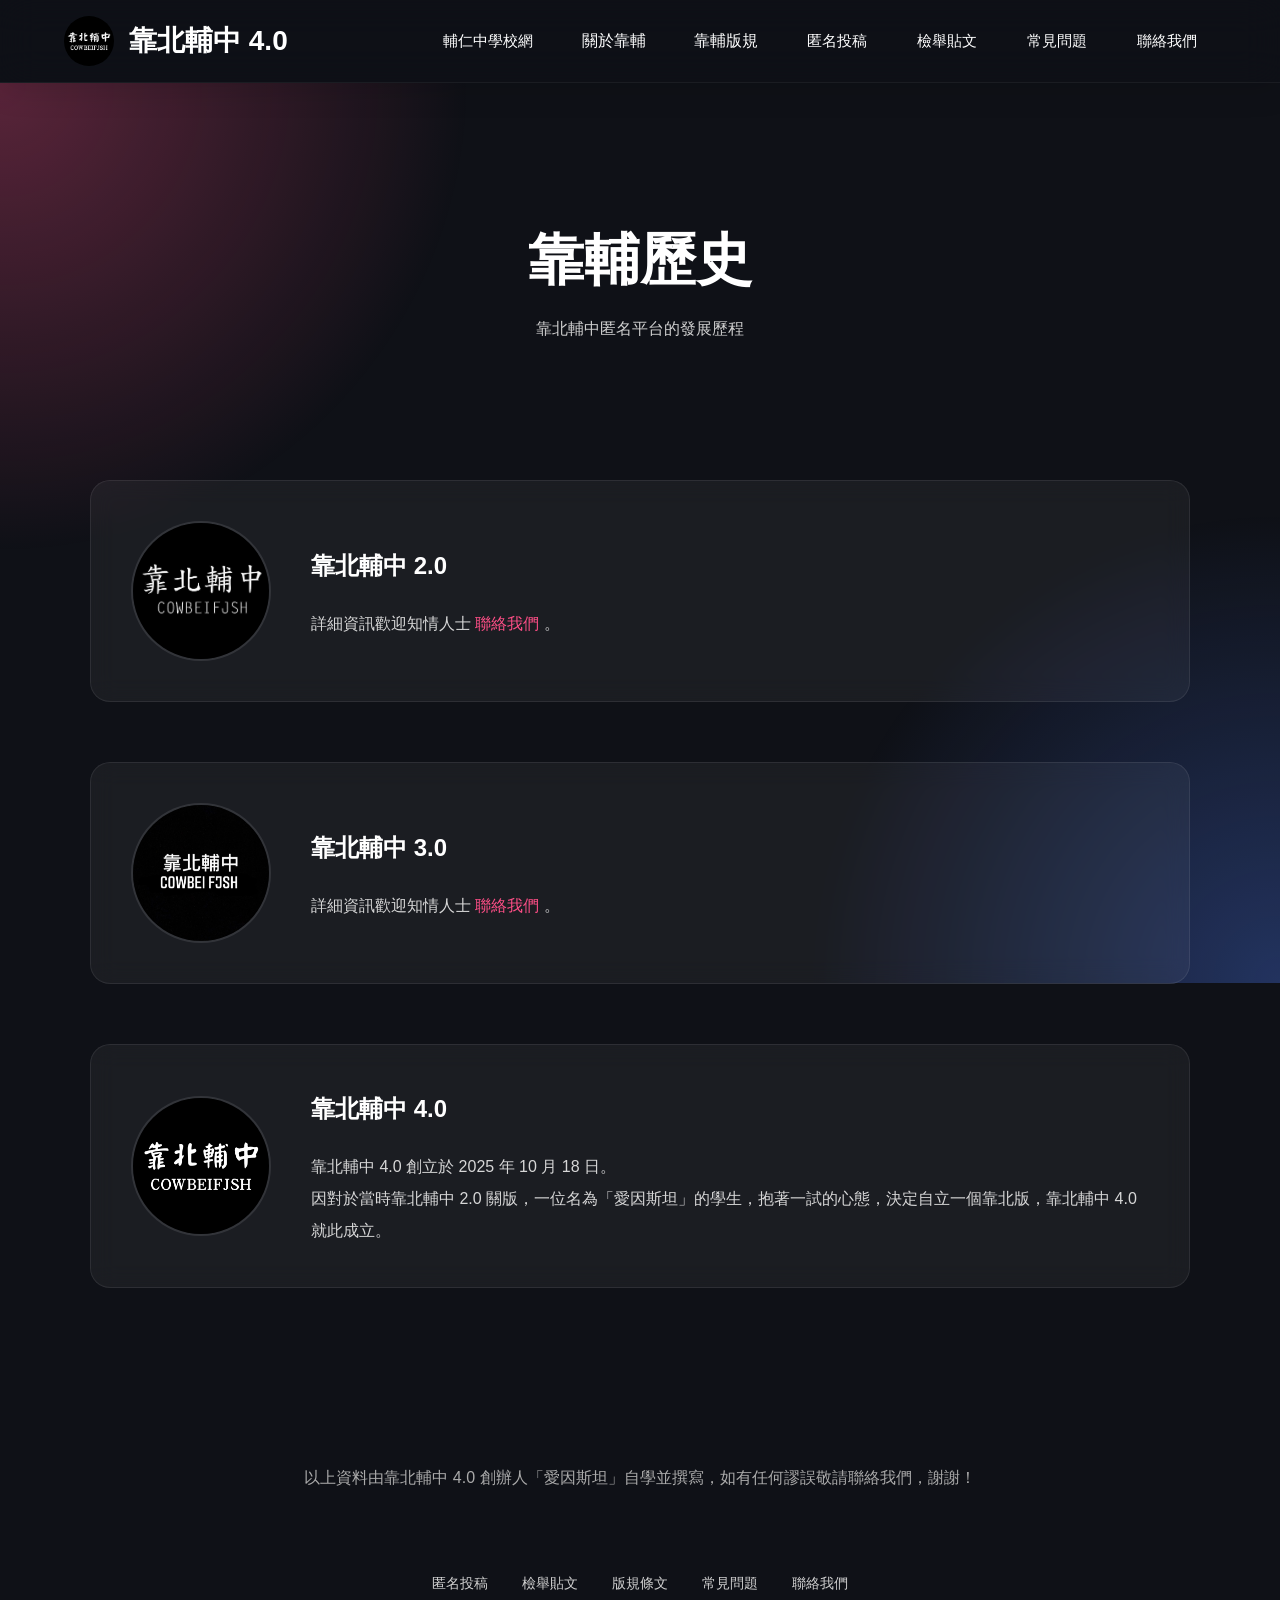
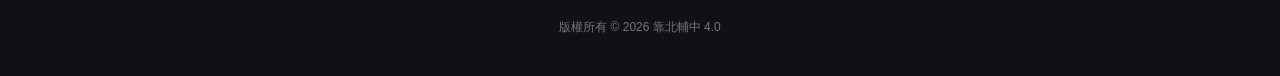
==== about_history.html @ 77d53b3e "Add files via upload" ====
<!DOCTYPE html>
<html lang="zh-Hant">

<head>
    <meta charset="UTF-8">
    <meta name="viewport" content="width=device-width, initial-scale=1.0">

    <title>靠北輔中 4.0 - 靠輔歷史</title>

    <link rel="stylesheet" href="style.css">
</head>

<body>

<!-- 背景 -->
<div class="background"></div>

<!-- Header（由 JS 動態載入） -->

<!-- Hero -->
<section class="sub-hero">

    <h1>靠輔歷史</h1>
    <p>靠北輔中匿名平台的發展歷程</p>

</section>

<!-- Timeline -->
<section class="history-container">

    <!-- 2.0 -->

    <div class="history-card glass-card">

        <img src="cbfjsh2.png" class="history-logo" alt="靠北輔中2.0">
        
        <div class="history-content">
            <h2>靠北輔中 2.0</h2>
            
            <p>
                詳細資訊歡迎知情人士
                <a href="https://www.instagram.com/cb_fjsh?utm_source=ig_web_button_share_sheet&igsh=ZDNlZDc0MzIxNw=="
                   target="_blank" class="inline-link">
                   聯絡我們
                </a>
                。
            </p>

        </div>

    </div>

    <!-- 3.0 -->

    <div class="history-card glass-card">
        <img src="cbfjsh3.png" class="history-logo" alt="靠北輔中3.0">
        
        <div class="history-content">
            
            <h2>靠北輔中 3.0</h2>
            
            <p>
                詳細資訊歡迎知情人士
                <a href="https://www.instagram.com/cb_fjsh?utm_source=ig_web_button_share_sheet&igsh=ZDNlZDc0MzIxNw=="
                   target="_blank" class="inline-link">
                   聯絡我們
                </a>
                。
            </p>

        </div>

    </div>

    <!-- 4.0 -->

    <div class="history-card glass-card">
        
        <img src="logo.png" class="history-logo" alt="靠北輔中4.0">
        
        <div class="history-content">
            
            <h2>靠北輔中 4.0</h2>

            <p>
                靠北輔中 4.0 創立於 2025 年 10 月 18 日。
            </p>

            <p>
                因對於當時靠北輔中 2.0 關版，一位名為「愛因斯坦」的學生，抱著一試的心態，決定自立一個靠北版，靠北輔中 4.0 就此成立。
            </p>

        </div>
        
    </div>

</section>

<p style="text-align:center; color:#aaa; padding:40px 20px;">
    以上資料由靠北輔中 4.0 創辦人「愛因斯坦」自學並撰寫，如有任何謬誤敬請聯絡我們，謝謝！
</p>

<!-- Footer（由 JS 動態載入） -->

<script src="script.js"></script>

</body>
</html>
---- style.css ----
*{
    margin: 0;
    padding: 0;
    box-sizing: border-box;
}

html{
    scroll-behavior: smooth;
}

body{
    background: #0f1117;
    color: white;
    font-family: sans-serif;
    overflow-x: hidden;
}

/* 背景 */

.background{

    position: fixed;

    width: 100%;
    height: 100%;

    background:
    radial-gradient(
        circle at top left,
        #ff4f8750,
        transparent 30%
    ),
    radial-gradient(
        circle at bottom right,
        #4f7fff50,
        transparent 30%
    );

    z-index: -1;
}

/* Header */

header{

    width: 100%;

    display: flex;

    justify-content: space-between;
    align-items: center;

    padding: 16px 5%;

    position: sticky;
    top: 0;

    /* 更透明 */
    background: rgba(15,17,23,0.45);

    /* 更強玻璃感 */
    backdrop-filter: blur(18px);

    /* 柔和邊框 */
    border-bottom: 1px solid rgba(255,255,255,0.05);

    /* 柔和陰影 */
    box-shadow: 0 8px 30px rgba(0,0,0,0.12);

    z-index: 9999;
}

/* Logo */

.logo-area{

    display: flex;
    align-items: center;
    gap: 15px;

    text-decoration: none;

    color: white;

    display: flex;
    align-items: center;
    gap: 15px;

    text-decoration: none;
    color: white;

    /* ✨ 讓動畫更順 */
    transition: 0.25s;

    /* 讓點擊有手感 */
    cursor: pointer;

    user-select: none;

        transition: 0.25s;

    border-radius: 15px;
}

.logo-area:hover{

    box-shadow: 0 10px 30px rgba(255,79,135,0.15);
}

/* hover 效果 */
.logo-area:hover{

    transform: scale(1.03);

    filter: brightness(1.2);
}

/* 點擊瞬間（按壓感） */
.logo-area:active{

    transform: scale(0.96);

    filter: brightness(0.9);
}

.logo-img{

    width: 50px;
    height: 50px;

    border-radius: 50%;
}

.logo-text{

    font-size: 28px;
    font-weight: bold;
}

/* nav */

nav{

    display: flex;

    align-items: center;

    gap: 12px;

    flex-wrap: wrap;
}

/* nav 項目 */

nav a,
.dropbtn{

    display: flex;

    align-items: center;
    justify-content: center;

    padding: 12px 18px;

    background: transparent;

    border: 1px solid transparent;

    border-radius: 8px;

    color: white;

    text-decoration: none;

    font-size: 15px;

    font-family: sans-serif;

    transition: 0.25s;

    cursor: pointer;
}

/* Hover 才顯示方格 */

nav a:hover,
.dropbtn:hover{

    background: rgba(255,255,255,0.06);

    border: 1px solid rgba(255,255,255,0.08);

    backdrop-filter: blur(10px);

    color: #ff4f87;
}

/* dropdown */

.dropdown{

    position: relative;

    display: flex;

    align-items: center;    
}

.dropbtn{

    background: transparent;

    border: none;

    color: white;

    cursor: pointer;

    font-size: 16px;
}

.dropdown-content{

    position: absolute;

    top: 100%;

    left: auto;

    min-width: 100px;

    background: rgba(20,20,25,0.96);

    border-radius: 16px;

    overflow: hidden;

    border: 1px solid rgba(255,255,255,0.08);

    backdrop-filter: blur(12px);

    box-shadow: 0 10px 30px rgba(0,0,0,0.35);

    opacity: 0;

    transform: translateY(5px);

    pointer-events: none;

    transition: 0.25s;

    z-index: 999;
}

.dropdown-content a{

    display: block;

    padding: 14px 18px;
}

.dropdown-content a:hover{

    background: rgba(255,255,255,0.05);
}

/* Hover 顯示 */

.dropdown:hover .dropdown-content{

    opacity: 1;

    transform: translateY(0px);

    pointer-events: auto;
}

/* Hero */

.hero{

    min-height: 90vh;

    display: flex;

    flex-direction: column;

    justify-content: center;
    align-items: center;

    text-align: center;
}

.hero h1{

    font-size: 72px;

    margin-bottom: 20px;
}

.hero p{

    color: #d0d0d0;

    margin-bottom: 40px;

    font-size: 22px;
}

.submit-btn{

    padding: 16px 32px;

    border-radius: 12px;

    background: linear-gradient(
        135deg,
        #ff4f87,
        #ff7f50
    );

    text-decoration: none;

    color: white;

    transition: 0.3s;
}

.submit-btn:hover{

    transform: translateY(-5px);
}

/* 子頁 Hero */

.sub-hero{

    padding: 140px 20px 80px;

    text-align: center;
}

.sub-hero h1{

    font-size: 56px;

    margin-bottom: 20px;
}

.sub-hero p{

    color: #cfcfcf;
}

/* Glass Card */

.glass-card{

    width: 90%;
    max-width: 1100px;

    margin: 60px auto;

    padding: 40px;

    border-radius: 20px;

    background: rgba(255,255,255,0.05);

    border: 1px solid rgba(255,255,255,0.08);

    backdrop-filter: blur(12px);

    line-height: 2;
}

.glass-card h2{

    margin-bottom: 20px;
}

.glass-card h3{

    margin-top: 25px;
}

.glass-card ol{

    padding-left: 20px;
}

/* 提示框 */

.warning-box{

    margin-top: 30px;

    padding: 20px;

    border-radius: 14px;

    background: rgba(255,255,255,0.05);

    text-align: center;

    color: #ff7fbd;
}

/* Footer */

footer{

    text-align: center;

    padding: 40px;

    color: #aaaaaa;
}

/* RWD */

@media(max-width:768px){

    header{

        flex-direction: column;

        gap: 20px;
    }

    nav{

        justify-content: center;
    }

    .hero h1{

        font-size: 48px;
    }

    .sub-hero h1{

        font-size: 40px;
    }

}

.hero-img{

    width: calc(100% - 40px);

    max-width: 1200px;

    aspect-ratio: 16 / 5;

    object-fit: cover;

    display: block;

    margin: 0 auto 20px auto;

    border-radius: 0;   /* ❗不要圓角 */

    box-shadow: none;   /* ❗不要陰影 */

}

@keyframes fadeIn{

    from{
        opacity: 0;
        transform: scale(0.98);
    }

    to{
        opacity: 1;
        transform: scale(1);
    }
}

/* Report Page */

.report-card{

    text-align: center;
}

/* IG logo */

.ig-link{

    display: inline-block;

    margin-top: 30px;

    transition: 0.3s;
}

.ig-link:hover{

    transform: scale(1.08);
}

/* IG 圖示 */

.ig-logo{

    width: 120px;

    height: 120px;

    object-fit: contain;
}

/* 內文連結 */

.inline-link{

    color: #ff4f87;

    text-decoration: none;

    transition: 0.3s;
}

.inline-link:hover{

    opacity: 0.8;
}

/* rules button */

.rules-btn{

    display: inline-block;

    margin-top: 35px;

    padding: 14px 28px;

    border-radius: 10px;

    background: linear-gradient(
        135deg,
        #ff4f87,
        #ff7f50
    );

    color: white;

    text-decoration: none;

    transition: 0.3s;
}

.rules-btn:hover{

    transform: translateY(-3px);

    opacity: 0.9;
}

/* rules button area */

.rules-btn-area{

    width: 100%;

    display: flex;

    justify-content: center;

    margin-top: -20px;

    margin-bottom: 60px;
}

/* FAQ */

.faq-card{

    line-height: 2.1;
}

/* FAQ item */

.faq-item{

    margin-bottom: 50px;
}

/* Q */

.faq-item h2{

    margin-bottom: 16px;

    color: #ffffff;
}

/* A */

.faq-item p{

    color: #d7d7d7;

    margin-bottom: 14px;
}

/* note */

.faq-note{

    color: #ff9bc0;

    font-size: 15px;
}

/* list */

.faq-item ol{

    padding-left: 25px;

    color: #d7d7d7;
}

.faq-item li{

    margin-bottom: 10px;
}

/* FAQ Container */

.faq-container{

    width: 100%;

    padding-bottom: 80px;
}

/* FAQ Card */

.faq-item{

    margin-bottom: 30px;
}

/* History */

.history-container{

    width: 100%;

    padding-bottom: 80px;
}

.history-card{

    display: flex;

    align-items: center;

    gap: 40px;
}

/* logo */

.history-logo{

    width: 140px;

    height: 140px;

    object-fit: cover;

    border-radius: 50%;

    flex-shrink: 0;

    border: 2px solid rgba(255,255,255,0.08);

    background: rgba(255,255,255,0.03);
}

.history-logo{

    transition: 0.3s;
}

.history-logo:hover{

    transform: scale(1.05);

    box-shadow: 0 0 25px rgba(255,79,135,0.25);
}

/* text */

.history-content{

    flex: 1;
}

.history-content h2{

    margin-bottom: 18px;
}

.history-content p{

    color: #d7d7d7;

    line-height: 2;
}

/* footer */

.history-footer{

    text-align: center;

    margin-top: 0;
}

/* RWD */

@media(max-width:768px){

    .history-card{

        flex-direction: column;

        text-align: center;
    }

    .history-logo{

        width: 110px;
        height: 110px;
    }

}

/* Intro */

.intro-card{

    max-width: 1100px;
}

/* top */

.intro-top{

    display: flex;

    align-items: center;

    gap: 30px;

    margin-bottom: 35px;
}

/* logo */

.intro-logo{

    width: 130px;

    height: 130px;

    border-radius: 50%;

    object-fit: cover;

    border: 2px solid rgba(255,255,255,0.08);
}

/* slogan */

.intro-slogan{

    margin-top: 10px;

    color: #ff9bc0;

    font-size: 18px;
}

/* content */

.intro-content p{

    color: #d7d7d7;

    line-height: 2.1;

    margin-bottom: 24px;

    font-size: 17px;
}

/* feature */

.intro-feature-container{

    width: 90%;

    max-width: 1100px;

    margin: auto;

    display: grid;

    grid-template-columns: repeat(3,1fr);

    gap: 24px;

    padding-bottom: 60px;
}

.intro-feature{

    text-align: center;
}

.intro-feature h2{

    margin-bottom: 16px;
}

/* CTA */

.intro-cta{

    text-align: center;
}

.intro-cta p{

    margin-bottom: 30px;

    color: #d7d7d7;
}

/* RWD */

@media(max-width:768px){

    .intro-top{

        flex-direction: column;

        text-align: center;
    }

    .intro-feature-container{

        grid-template-columns: 1fr;
    }

}

.quick-section{

    text-align: center;
}

.section-subtitle{

    color: #bdbdbd;

    margin-top: 10px;

    margin-bottom: 25px;
}

.quick-grid{

    display: grid;

    grid-template-columns: repeat(3,1fr);

    gap: 20px;
}

.quick-card{

    display: flex;

    flex-direction: column;

    justify-content: center;

    align-items: center;

    gap: 8px;

    padding: 22px;

    border-radius: 14px;

    background: rgba(255,255,255,0.05);

    border: 1px solid rgba(255,255,255,0.08);

    text-decoration: none;

    color: white;

    transition: 0.25s;

    font-size: 16px;
}

.quick-card span{

    font-size: 13px;

    color: #bdbdbd;
}

.quick-card:hover{

    transform: translateY(-6px);

    background: rgba(255,255,255,0.08);

    color: #ff4f87;
}

/* 主按鈕 */

.quick-card.primary{

    border: 1px solid rgba(255,79,135,0.4);

    background: rgba(255,79,135,0.08);
}

.featured{

    text-align: center;
}

.announcement-box{

    margin-top: 20px;

    line-height: 2;
}

.highlight{

    color: #ff7fbd;

    font-weight: bold;
}

.brand-story{

    text-align: center;

    display: flex;

    flex-direction: column;

    align-items: center;
}

.brand-story p,
.brand-story ul{

    max-width: 700px;
}

.brand-list{
    margin-top: 15px;
    color: #d7d7d7;

    /* 關鍵：讓列表正常縮排 */
    padding-left: 20px;

    /* 讓對齊更穩 */
    text-align: left;
}

.brand-list li{
    margin-bottom: 10px;
    line-height: 1.8;
}

.brand-slogan{

    margin-top: 20px;

    color: #ff9bc0;

    font-weight: bold;
}

footer{

    text-align: center;

    padding: 40px 20px;

    color: #aaaaaa;
}

/* 快速連結區 */

.footer-links{

    display: flex;

    justify-content: center;

    flex-wrap: wrap;

    gap: 14px;

    margin-bottom: 20px;
}

.footer-links a{

    color: #d0d0d0;

    text-decoration: none;

    font-size: 14px;

    padding: 6px 10px;

    border-radius: 8px;

    transition: 0.25s;
}

/* hover 效果 */

.footer-links a:hover{

    color: #ff4f87;

    background: rgba(255,255,255,0.06);
    transform: translateY(-2px);
}

/* 版權文字 */

.footer-copy{

    font-size: 12px;

    color: #777;
}

/* disclaimer */

.disclaimer-card{
    line-height: 2;
}

/* 開頭段落 */

.disclaimer-intro{
    margin-bottom: 25px;
    color: #d7d7d7;
}

/* 每一段規則區塊 */

.disclaimer-block{
    margin-bottom: 25px;
}

.disclaimer-block h3{
    margin-bottom: 8px;
    color: #ffffff;
}

.disclaimer-block p{
    color: #d7d7d7;
}

.glass-card ol li {
    margin-bottom: 12px;
}

/* .glass-card ol li:last-child {
    color: #ff7fbd;
} */

.warning-box {
    margin-top: 30px;
    padding: 20px;
    border-radius: 14px;
    background: rgba(255,255,255,0.06);
}

/* ================================
   Hamburger Button
================================ */

.hamburger{

    display: none;

    width: 46px;
    height: 46px;

    border: none;

    border-radius: 12px;

    background: rgba(255,255,255,0.05);

    color: white;

    font-size: 24px;

    cursor: pointer;

    transition: 0.25s;
}

.hamburger:hover{

    background: rgba(255,255,255,0.08);

    transform: scale(1.05);
}

/* ================================
   手機 / 平板 RWD
================================ */

@media(max-width: 1024px){

    /* 顯示漢堡 */
    .hamburger{
        display: block;
    }

    /* nav 改浮層 */
    nav{

        position: absolute;

        top: 85px;

        right: 5%;

        width: 260px;

        display: flex;

        flex-direction: column;

        gap: 8px;

        padding: 18px;

        border-radius: 20px;

        background: rgba(15,17,23,0.75);

        backdrop-filter: blur(20px);

        border: 1px solid rgba(255,255,255,0.06);

        box-shadow: 0 15px 40px rgba(0,0,0,0.35);

        opacity: 0;

        transform: translateY(-10px);

        pointer-events: none;

        transition: 0.3s ease;
    }

    /* 展開狀態 */
    nav.active{

        opacity: 1;

        transform: translateY(0px);

        pointer-events: auto;
    }

    /* nav 連結 */
    nav a,
    .dropbtn{

        width: 100%;

        justify-content: flex-start;

        padding: 14px 16px;

        border-radius: 12px;
    }

    /* dropdown */
    .dropdown{

        width: 100%;

        flex-direction: column;

        align-items: stretch;
    }

    .dropdown-content{

        position: static;

        opacity: 1;

        transform: none;

        pointer-events: auto;

        display: none;

        margin-top: 8px;

        background: rgba(255,255,255,0.03);

        border-radius: 12px;

        box-shadow: none;
    }

    /* dropdown 展開 */
    .dropdown.open .dropdown-content{
        display: block;
    }

    /* Header 不被撐高 */
    header{

        flex-direction: row;

        align-items: center;
    }
}
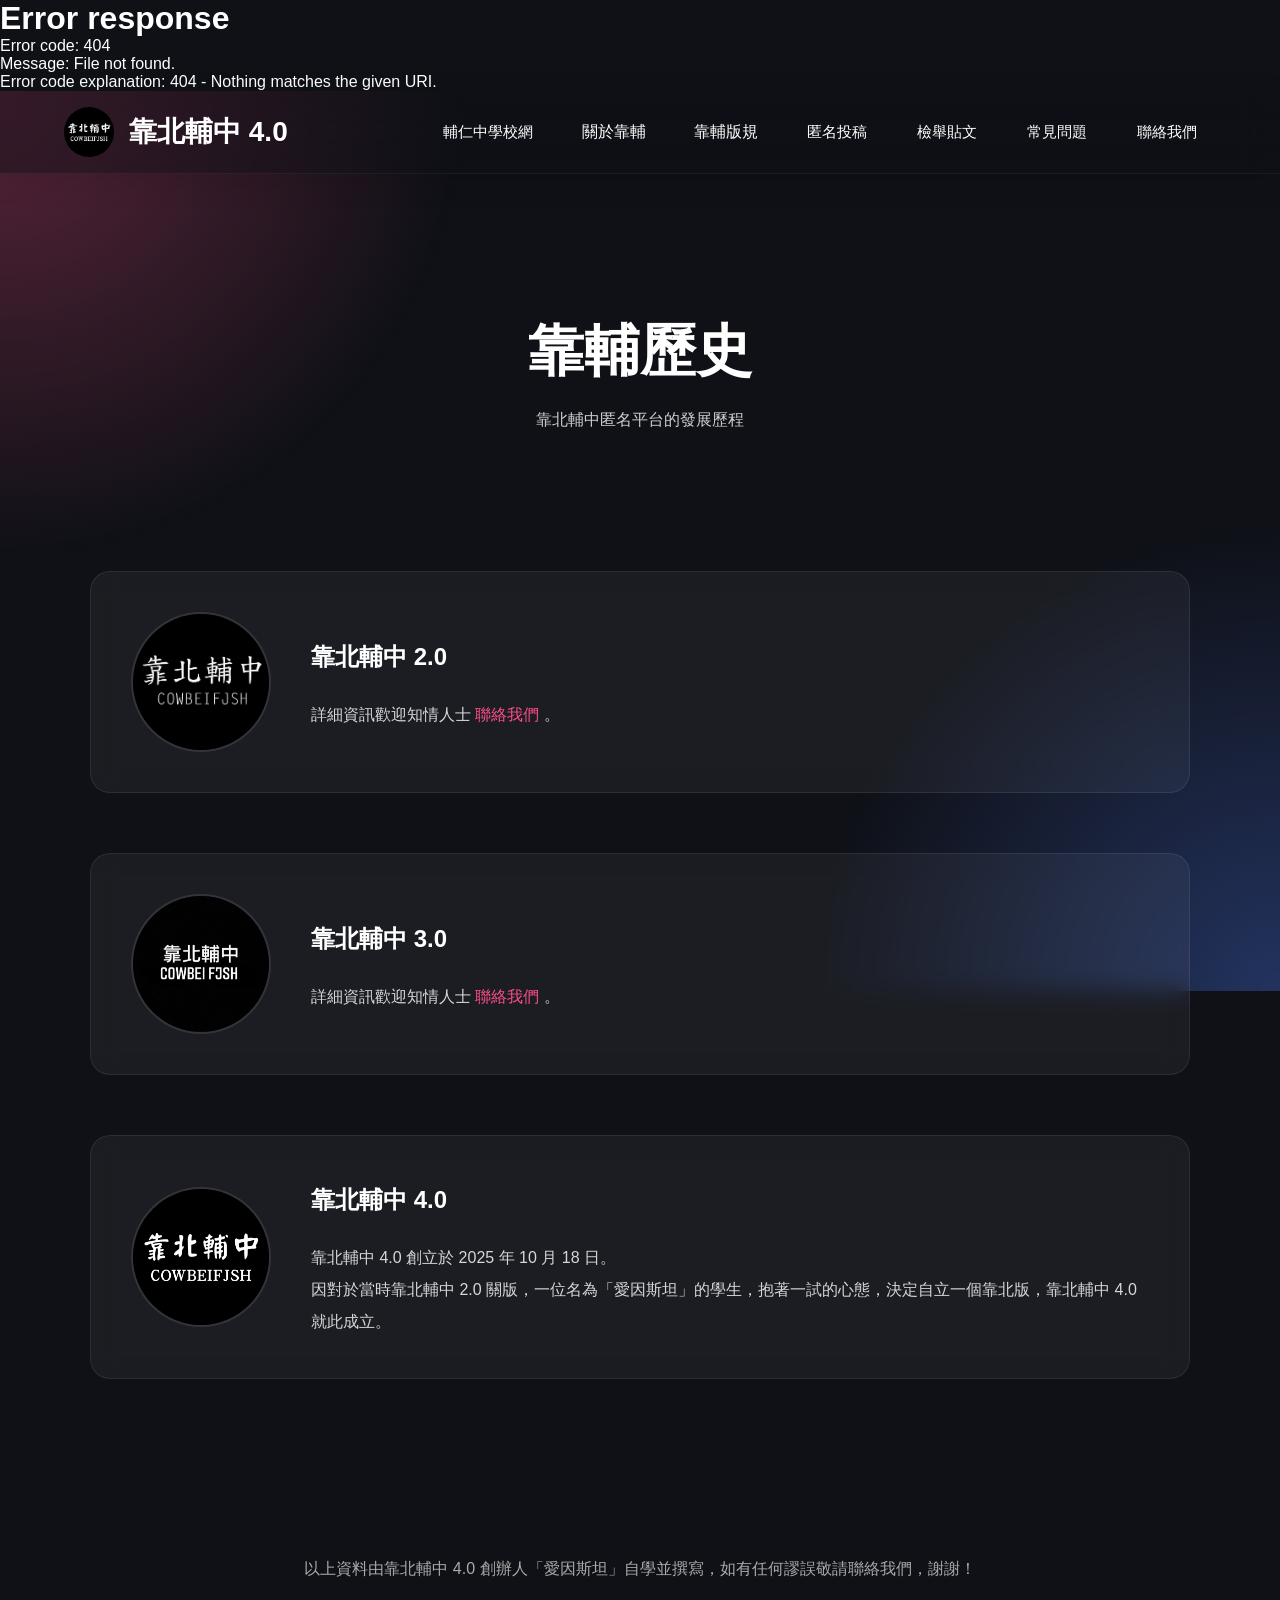
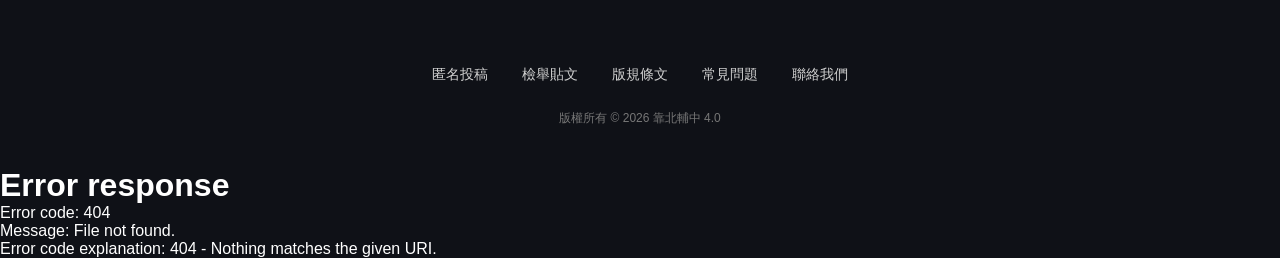
==== commit 422520c8: "Add files via upload" ====
--- a/about_history.html
+++ b/about_history.html
@@ -1,108 +1,160 @@
-<!DOCTYPE html>
-<html lang="zh-Hant">
-
-<head>
-    <meta charset="UTF-8">
-    <meta name="viewport" content="width=device-width, initial-scale=1.0">
-
-    <title>靠北輔中 4.0 - 靠輔歷史</title>
-
-    <link rel="stylesheet" href="style.css">
-</head>
-
-<body>
-
-<!-- 背景 -->
-<div class="background"></div>
-
-<!-- Header（由 JS 動態載入） -->
-
-<!-- Hero -->
-<section class="sub-hero">
-
-    <h1>靠輔歷史</h1>
-    <p>靠北輔中匿名平台的發展歷程</p>
-
-</section>
-
-<!-- Timeline -->
-<section class="history-container">
-
-    <!-- 2.0 -->
-
-    <div class="history-card glass-card">
-
-        <img src="cbfjsh2.png" class="history-logo" alt="靠北輔中2.0">
-        
-        <div class="history-content">
-            <h2>靠北輔中 2.0</h2>
-            
-            <p>
-                詳細資訊歡迎知情人士
-                <a href="https://www.instagram.com/cb_fjsh?utm_source=ig_web_button_share_sheet&igsh=ZDNlZDc0MzIxNw=="
-                   target="_blank" class="inline-link">
-                   聯絡我們
-                </a>
-                。
-            </p>
-
-        </div>
-
-    </div>
-
-    <!-- 3.0 -->
-
-    <div class="history-card glass-card">
-        <img src="cbfjsh3.png" class="history-logo" alt="靠北輔中3.0">
-        
-        <div class="history-content">
-            
-            <h2>靠北輔中 3.0</h2>
-            
-            <p>
-                詳細資訊歡迎知情人士
-                <a href="https://www.instagram.com/cb_fjsh?utm_source=ig_web_button_share_sheet&igsh=ZDNlZDc0MzIxNw=="
-                   target="_blank" class="inline-link">
-                   聯絡我們
-                </a>
-                。
-            </p>
-
-        </div>
-
-    </div>
-
-    <!-- 4.0 -->
-
-    <div class="history-card glass-card">
-        
-        <img src="logo.png" class="history-logo" alt="靠北輔中4.0">
-        
-        <div class="history-content">
-            
-            <h2>靠北輔中 4.0</h2>
-
-            <p>
-                靠北輔中 4.0 創立於 2025 年 10 月 18 日。
-            </p>
-
-            <p>
-                因對於當時靠北輔中 2.0 關版，一位名為「愛因斯坦」的學生，抱著一試的心態，決定自立一個靠北版，靠北輔中 4.0 就此成立。
-            </p>
-
-        </div>
-        
-    </div>
-
-</section>
-
-<p style="text-align:center; color:#aaa; padding:40px 20px;">
-    以上資料由靠北輔中 4.0 創辦人「愛因斯坦」自學並撰寫，如有任何謬誤敬請聯絡我們，謝謝！
-</p>
-
-<!-- Footer（由 JS 動態載入） -->
-
-<script src="script.js"></script>
-
-</body>
-</html>+<!DOCTYPE html>
+<html lang="zh-Hant">
+
+<head>
+    <meta charset="UTF-8">
+    <meta name="viewport" content="width=device-width, initial-scale=1.0">
+    <title>靠北輔中 4.0 - 靠輔歷史</title>
+    <link rel="stylesheet" href="css/global.css">
+    <link rel="stylesheet" href="css/layout.css">
+    <link rel="stylesheet" href="css/header.css">
+    <link rel="stylesheet" href="css/footer.css">
+    <link rel="stylesheet" href="css/history.css">
+</head>
+
+<body>
+
+<!-- 背景 -->
+<div class="background"></div>
+
+<header>
+
+    <!-- Logo -->
+    <a href="index.html" class="logo-area">
+        <img src="assets/logo.png" alt="logo" class="logo-img">
+        <div class="logo-text">靠北輔中 4.0</div>
+    </a>
+
+    <!-- Hamburger（手機/平板用） -->
+    <button class="hamburger" id="hamburger-btn">
+        ☰
+    </button>
+
+    <!-- Navigation -->
+    <nav id="main-nav">
+
+        <a href="https://rpage.fjsh.cy.edu.tw/" target="_blank">輔仁中學校網</a>
+
+        <div class="dropdown">
+            <button class="dropbtn">關於靠輔</button>
+            <div class="dropdown-content">
+                <a href="about_intro.html">靠輔簡介</a>
+                <a href="about_history.html">靠輔歷史</a>
+            </div>
+        </div>
+
+        <div class="dropdown">
+            <button class="dropbtn">靠輔版規</button>
+            <div class="dropdown-content">
+                <a href="rules.html">版規條文</a>
+                <a href="disclaimer.html">免責聲明</a>
+            </div>
+        </div>
+
+        <a href="submit_gate.html">匿名投稿</a>
+        <a href="report.html">檢舉貼文</a>
+        <a href="faq.html">常見問題</a>
+
+        <a href="https://www.instagram.com/cb_fjsh?utm_source=ig_web_button_share_sheet&igsh=ZDNlZDc0MzIxNw==" target="_blank">
+            聯絡我們
+        </a>
+
+    </nav>
+
+</header>
+
+<!-- Hero -->
+<section class="sub-hero">
+
+    <h1>靠輔歷史</h1>
+    <p>靠北輔中匿名平台的發展歷程</p>
+
+</section>
+
+<!-- Timeline -->
+<section class="history-container">
+
+    <!-- 2.0 -->
+    <div class="history-card glass-card">
+
+        <img src="assets/cbfjsh2.png" class="history-logo" alt="靠北輔中2.0">
+        
+        <div class="history-content">
+            <h2>靠北輔中 2.0</h2>
+            <p>
+                詳細資訊歡迎知情人士
+                <a href="https://www.instagram.com/cb_fjsh?utm_source=ig_web_button_share_sheet&igsh=ZDNlZDc0MzIxNw=="
+                   target="_blank" class="inline-link">
+                   聯絡我們
+                </a>
+                。
+            </p>
+        </div>
+
+    </div>
+
+    <!-- 3.0 -->
+    <div class="history-card glass-card">
+
+        <img src="assets/cbfjsh3.png" class="history-logo" alt="靠北輔中3.0">
+        
+        <div class="history-content">
+            <h2>靠北輔中 3.0</h2>
+            <p>
+                詳細資訊歡迎知情人士
+                <a href="https://www.instagram.com/cb_fjsh?utm_source=ig_web_button_share_sheet&igsh=ZDNlZDc0MzIxNw=="
+                   target="_blank" class="inline-link">
+                   聯絡我們
+                </a>
+                。
+            </p>
+        </div>
+
+    </div>
+
+    <!-- 4.0 -->
+    <div class="history-card glass-card">
+        
+        <img src="assets/logo.png" class="history-logo" alt="靠北輔中4.0">
+        
+        <div class="history-content">
+            <h2>靠北輔中 4.0</h2>
+            <p>靠北輔中 4.0 創立於 2025 年 10 月 18 日。</p>
+            <p>
+                因對於當時靠北輔中 2.0 關版，一位名為「愛因斯坦」的學生，抱著一試的心態，決定自立一個靠北版，靠北輔中 4.0 就此成立。
+            </p>
+        </div>
+        
+    </div>
+
+</section>
+
+<p style="text-align:center; color:#aaa; padding:40px 20px;">
+    以上資料由靠北輔中 4.0 創辦人「愛因斯坦」自學並撰寫，如有任何謬誤敬請聯絡我們，謝謝！
+</p>
+
+<footer>
+
+    <div class="footer-links">
+
+        <a href="submit_gate.html">匿名投稿</a>
+        <a href="report.html">檢舉貼文</a>
+        <a href="rules.html">版規條文</a>
+        <a href="faq.html">常見問題</a>
+
+        <a href="https://www.instagram.com/cb_fjsh?utm_source=ig_web_button_share_sheet&igsh=ZDNlZDc0MzIxNw==" target="_blank">
+            聯絡我們
+        </a>
+
+    </div>
+
+    <p class="footer-copy">
+        版權所有 &copy; 2026 靠北輔中 4.0
+    </p>
+
+</footer>
+
+<script src="js/script.js"></script>
+
+</body>
+</html>
--- a/css/global.css
+++ b/css/global.css
@@ -0,0 +1,182 @@
+/* ================================
+   Global Reset & Base
+================================ */
+
+*{
+    margin: 0;
+    padding: 0;
+    box-sizing: border-box;
+}
+
+html{
+    scroll-behavior: smooth;
+}
+
+body{
+    background: #0f1117;
+    color: white;
+    font-family: sans-serif;
+    overflow-x: hidden;
+}
+
+/* 背景 */
+
+.background{
+    position: fixed;
+    width: 100%;
+    height: 100%;
+    background:
+        radial-gradient(circle at top left, #ff4f8750, transparent 30%),
+        radial-gradient(circle at bottom right, #4f7fff50, transparent 30%);
+    z-index: -1;
+}
+
+/* ================================
+   Glass Card
+================================ */
+
+.glass-card{
+    width: 90%;
+    max-width: 1100px;
+    margin: 60px auto;
+    padding: 40px;
+    border-radius: 20px;
+    background: rgba(255,255,255,0.05);
+    border: 1px solid rgba(255,255,255,0.08);
+    backdrop-filter: blur(12px);
+    line-height: 2;
+}
+
+.glass-card h2{
+    margin-bottom: 20px;
+}
+
+.glass-card h3{
+    margin-top: 25px;
+}
+
+.glass-card ol{
+    padding-left: 20px;
+}
+
+.glass-card ol li{
+    margin-bottom: 12px;
+}
+
+/* ================================
+   Warning Box
+================================ */
+
+.warning-box{
+    margin-top: 30px;
+    padding: 20px;
+    border-radius: 14px;
+    background: rgba(255,255,255,0.06);
+    text-align: center;
+    color: #ff7fbd;
+}
+
+/* ================================
+   Buttons
+================================ */
+
+.submit-btn{
+    padding: 16px 32px;
+    border-radius: 12px;
+    background: linear-gradient(135deg, #ff4f87, #ff7f50);
+    text-decoration: none;
+    color: white;
+    transition: 0.3s;
+    border: none;
+    cursor: pointer;
+    font-size: 16px;
+    font-family: sans-serif;
+}
+
+.submit-btn:hover{
+    transform: translateY(-5px);
+}
+
+.rules-btn{
+    display: inline-block;
+    margin-top: 35px;
+    padding: 14px 28px;
+    border-radius: 10px;
+    background: linear-gradient(135deg, #ff4f87, #ff7f50);
+    color: white;
+    text-decoration: none;
+    transition: 0.3s;
+}
+
+.rules-btn:hover{
+    transform: translateY(-3px);
+    opacity: 0.9;
+}
+
+.rules-btn-area{
+    width: 100%;
+    display: flex;
+    justify-content: center;
+    margin-top: -20px;
+    margin-bottom: 60px;
+}
+
+/* ================================
+   Inline Link
+================================ */
+
+.inline-link{
+    color: #ff4f87;
+    text-decoration: none;
+    transition: 0.3s;
+}
+
+.inline-link:hover{
+    opacity: 0.8;
+}
+
+/* ================================
+   Fade-in Animation
+================================ */
+
+@keyframes fadeIn{
+    from{ opacity: 0; transform: scale(0.98); }
+    to{ opacity: 1; transform: scale(1); }
+}
+
+/* ================================
+   RWD Global
+================================ */
+
+@media(max-width: 1024px){
+    .glass-card{
+        margin: 30px auto;
+        padding: 28px;
+    }
+}
+
+/* ================================
+   Disclaimer
+================================ */
+
+.disclaimer-card{
+    line-height: 2;
+}
+
+.disclaimer-intro{
+    margin-bottom: 25px;
+    color: #d7d7d7;
+}
+
+.disclaimer-block{
+    margin-bottom: 25px;
+}
+
+.disclaimer-block h3{
+    margin-bottom: 8px;
+    color: #ffffff;
+}
+
+.disclaimer-block p{
+    color: #d7d7d7;
+}
--- a/css/layout.css
+++ b/css/layout.css
@@ -0,0 +1,33 @@
+/* ================================
+   Sub-page Hero
+================================ */
+
+.sub-hero{
+    padding: 140px 20px 80px;
+    text-align: center;
+}
+
+.sub-hero h1{
+    font-size: 56px;
+    margin-bottom: 20px;
+}
+
+.sub-hero p{
+    color: #cfcfcf;
+}
+
+/* ================================
+   RWD Layout
+================================ */
+
+@media(max-width: 1024px){
+    .sub-hero{
+        padding: 100px 20px 50px;
+    }
+}
+
+@media(max-width: 768px){
+    .sub-hero h1{
+        font-size: 40px;
+    }
+}
--- a/css/header.css
+++ b/css/header.css
@@ -0,0 +1,238 @@
+/* ================================
+   Header
+================================ */
+
+header{
+    width: 100%;
+    display: flex;
+    justify-content: space-between;
+    align-items: center;
+    padding: 16px 5%;
+    position: sticky;
+    top: 0;
+    background: rgba(15,17,23,0.45);
+    backdrop-filter: blur(18px);
+    border-bottom: 1px solid rgba(255,255,255,0.05);
+    box-shadow: 0 8px 30px rgba(0,0,0,0.12);
+    z-index: 9999;
+}
+
+/* ================================
+   Logo
+================================ */
+
+.logo-area{
+    display: flex;
+    align-items: center;
+    gap: 15px;
+    text-decoration: none;
+    color: white;
+    transition: 0.25s;
+    cursor: pointer;
+    user-select: none;
+    border-radius: 15px;
+}
+
+.logo-area:hover{
+    transform: scale(1.03);
+    filter: brightness(1.2);
+    box-shadow: 0 10px 30px rgba(255,79,135,0.15);
+}
+
+.logo-area:active{
+    transform: scale(0.96);
+    filter: brightness(0.9);
+}
+
+.logo-img{
+    width: 50px;
+    height: 50px;
+    border-radius: 50%;
+}
+
+.logo-text{
+    font-size: 28px;
+    font-weight: bold;
+}
+
+/* ================================
+   Nav
+================================ */
+
+nav{
+    display: flex;
+    align-items: center;
+    gap: 12px;
+    flex-wrap: wrap;
+}
+
+nav a,
+.dropbtn{
+    display: flex;
+    align-items: center;
+    justify-content: center;
+    padding: 12px 18px;
+    background: transparent;
+    border: 1px solid transparent;
+    border-radius: 8px;
+    color: white;
+    text-decoration: none;
+    font-size: 15px;
+    font-family: sans-serif;
+    transition: 0.25s;
+    cursor: pointer;
+}
+
+nav a:hover,
+.dropbtn:hover{
+    background: rgba(255,255,255,0.06);
+    border: 1px solid rgba(255,255,255,0.08);
+    backdrop-filter: blur(10px);
+    color: #ff4f87;
+}
+
+/* ================================
+   Dropdown
+================================ */
+
+.dropdown{
+    position: relative;
+    display: flex;
+    align-items: center;
+}
+
+.dropbtn{
+    background: transparent;
+    border: none;
+    color: white;
+    cursor: pointer;
+    font-size: 16px;
+}
+
+.dropdown-content{
+    position: absolute;
+    top: 100%;
+    left: auto;
+    min-width: 100px;
+    background: rgba(20,20,25,0.96);
+    border-radius: 16px;
+    overflow: hidden;
+    border: 1px solid rgba(255,255,255,0.08);
+    backdrop-filter: blur(12px);
+    box-shadow: 0 10px 30px rgba(0,0,0,0.35);
+    opacity: 0;
+    transform: translateY(5px);
+    pointer-events: none;
+    transition: 0.25s;
+    z-index: 999;
+}
+
+.dropdown-content a{
+    display: block;
+    padding: 14px 18px;
+}
+
+.dropdown-content a:hover{
+    background: rgba(255,255,255,0.05);
+}
+
+.dropdown:hover .dropdown-content{
+    opacity: 1;
+    transform: translateY(0px);
+    pointer-events: auto;
+}
+
+/* ================================
+   Hamburger
+================================ */
+
+.hamburger{
+    display: none;
+    width: 46px;
+    height: 46px;
+    border: none;
+    border-radius: 12px;
+    background: rgba(255,255,255,0.05);
+    color: white;
+    font-size: 24px;
+    cursor: pointer;
+    transition: 0.25s;
+}
+
+.hamburger:hover{
+    background: rgba(255,255,255,0.08);
+    transform: scale(1.05);
+}
+
+/* ================================
+   RWD Header
+================================ */
+
+@media(max-width: 1024px){
+
+    .hamburger{
+        display: block;
+    }
+
+    header{
+        flex-direction: row;
+        align-items: center;
+    }
+
+    nav{
+        position: absolute;
+        top: 85px;
+        right: 5%;
+        width: 260px;
+        display: flex;
+        flex-direction: column;
+        gap: 8px;
+        padding: 18px;
+        border-radius: 20px;
+        background: rgba(15,17,23,0.75);
+        backdrop-filter: blur(20px);
+        border: 1px solid rgba(255,255,255,0.06);
+        box-shadow: 0 15px 40px rgba(0,0,0,0.35);
+        opacity: 0;
+        transform: translateY(-10px);
+        pointer-events: none;
+        transition: 0.3s ease;
+    }
+
+    nav.active{
+        opacity: 1;
+        transform: translateY(0px);
+        pointer-events: auto;
+    }
+
+    nav a,
+    .dropbtn{
+        width: 100%;
+        justify-content: flex-start;
+        padding: 14px 16px;
+        border-radius: 12px;
+    }
+
+    .dropdown{
+        width: 100%;
+        flex-direction: column;
+        align-items: stretch;
+    }
+
+    .dropdown-content{
+        position: static;
+        opacity: 1;
+        transform: none;
+        pointer-events: auto;
+        display: none;
+        margin-top: 8px;
+        background: rgba(20,20,25,0.98);
+        border: 1px solid rgba(255,255,255,0.12);
+        backdrop-filter: blur(25px);
+        box-shadow: none;
+    }
+
+    .dropdown.open .dropdown-content{
+        display: block;
+    }
+}
--- a/css/footer.css
+++ b/css/footer.css
@@ -0,0 +1,37 @@
+/* ================================
+   Footer
+================================ */
+
+footer{
+    text-align: center;
+    padding: 40px 20px;
+    color: #aaaaaa;
+}
+
+.footer-links{
+    display: flex;
+    justify-content: center;
+    flex-wrap: wrap;
+    gap: 14px;
+    margin-bottom: 20px;
+}
+
+.footer-links a{
+    color: #d0d0d0;
+    text-decoration: none;
+    font-size: 14px;
+    padding: 6px 10px;
+    border-radius: 8px;
+    transition: 0.25s;
+}
+
+.footer-links a:hover{
+    color: #ff4f87;
+    background: rgba(255,255,255,0.06);
+    transform: translateY(-2px);
+}
+
+.footer-copy{
+    font-size: 12px;
+    color: #777;
+}
--- a/css/history.css
+++ b/css/history.css
@@ -0,0 +1,65 @@
+/* ================================
+   History
+================================ */
+
+.history-container{
+    width: 100%;
+    padding-bottom: 80px;
+}
+
+.history-card{
+    display: flex;
+    align-items: center;
+    gap: 40px;
+}
+
+.history-logo{
+    width: 140px;
+    height: 140px;
+    object-fit: cover;
+    border-radius: 50%;
+    flex-shrink: 0;
+    border: 2px solid rgba(255,255,255,0.08);
+    background: rgba(255,255,255,0.03);
+    transition: 0.3s;
+}
+
+.history-logo:hover{
+    transform: scale(1.05);
+    box-shadow: 0 0 25px rgba(255,79,135,0.25);
+}
+
+.history-content{
+    flex: 1;
+}
+
+.history-content h2{
+    margin-bottom: 18px;
+}
+
+.history-content p{
+    color: #d7d7d7;
+    line-height: 2;
+}
+
+.history-footer{
+    text-align: center;
+    margin-top: 0;
+}
+
+@media(max-width: 1024px){
+    .history-card{
+        margin-bottom: 20px;
+    }
+}
+
+@media(max-width: 768px){
+    .history-card{
+        flex-direction: column;
+        text-align: center;
+    }
+    .history-logo{
+        width: 110px;
+        height: 110px;
+    }
+}
